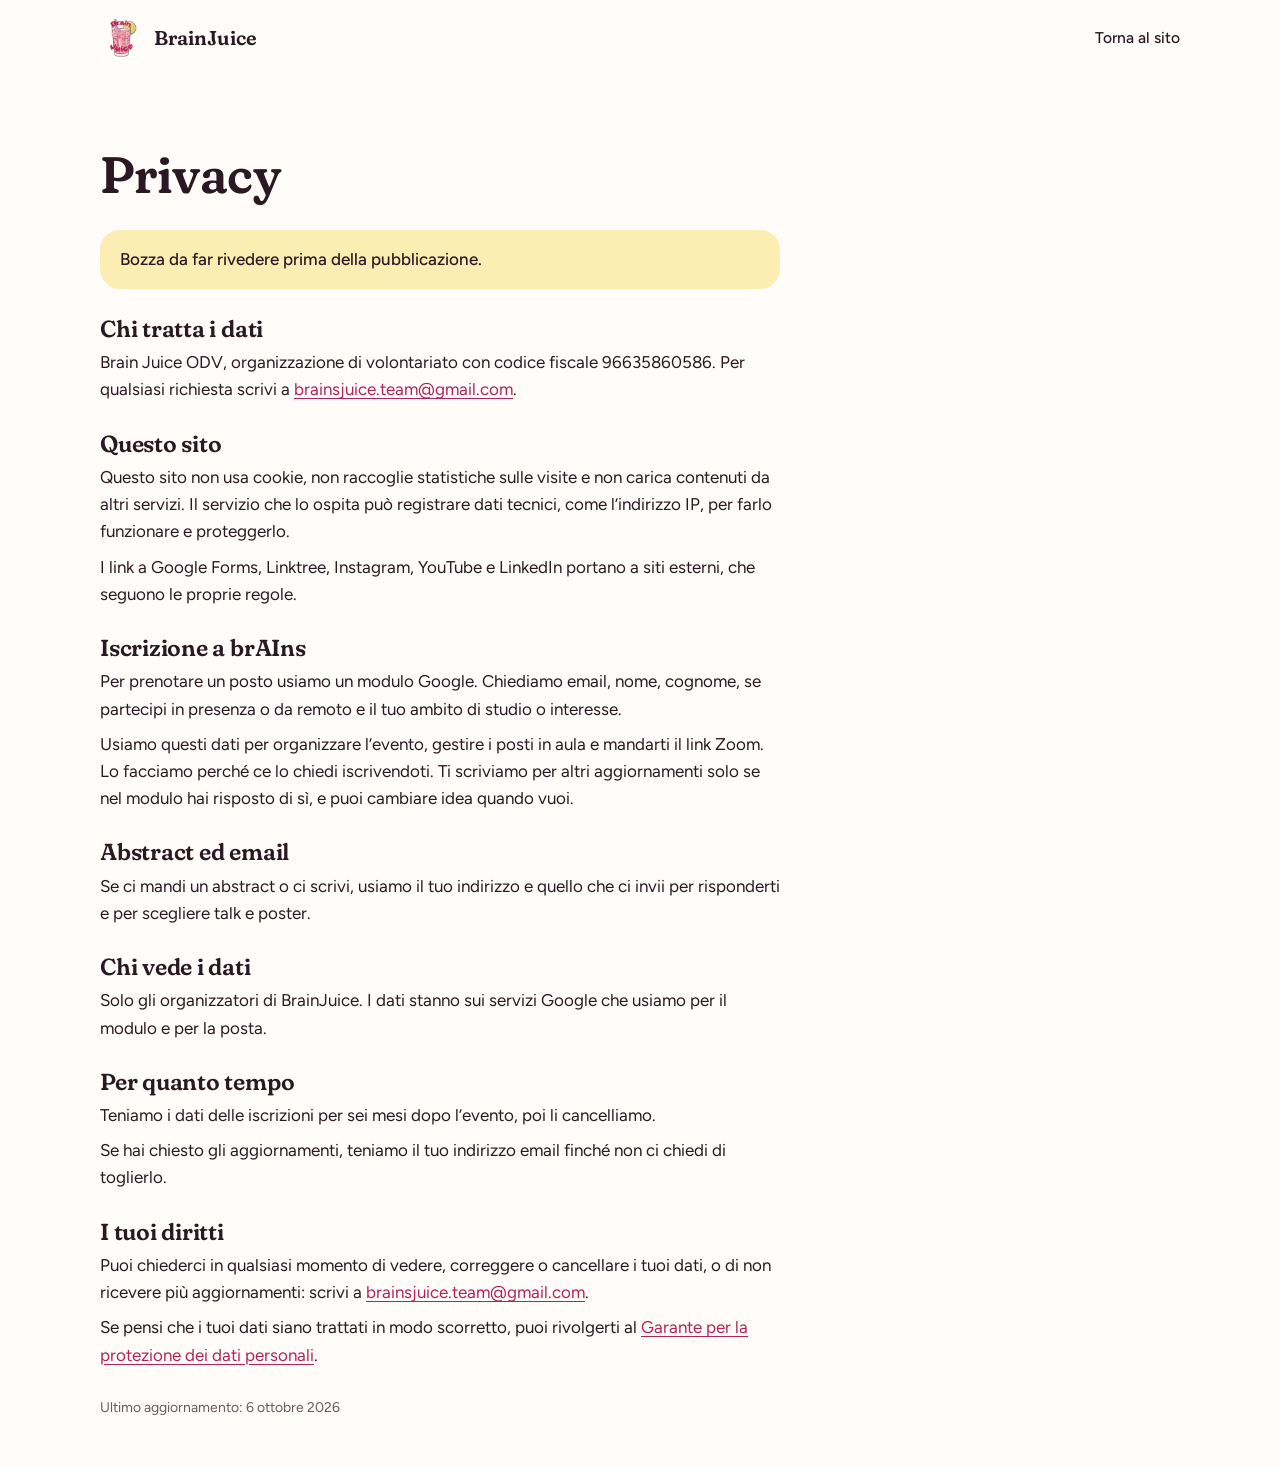
==== privacy.html @ 9cb21e02 "Add BrainJuice Club website Static site in Italian: homepage with the brAIns 2026 panel, the three a" ====
<!doctype html>
<html lang="it">
<head>
  <meta charset="utf-8">
  <meta name="viewport" content="width=device-width, initial-scale=1, viewport-fit=cover">
  <title>Privacy · BrainJuice Club</title>
  <meta name="description" content="Come BrainJuice tratta i dati personali di chi visita il sito e si iscrive agli eventi.">
  <meta name="theme-color" content="#FBDCE6">
  <link rel="icon" href="assets/img/favicon-32.png" sizes="32x32" type="image/png">
  <link rel="apple-touch-icon" href="assets/img/apple-touch-icon.png">
  <link rel="stylesheet" href="assets/css/style.css">
</head>
<body>
<div class="page">
  <header class="site-head">
    <a class="brand" href="index.html"><img src="assets/img/logo.webp" alt="" width="44" height="44">BrainJuice</a>
    <nav aria-label="Sezioni">
      <a href="index.html">Torna al sito</a>
    </nav>
  </header>

  <!-- PRIVACY
       Bozza: prima di pubblicare falla rivedere, controlla che ogni frase descriva quello che fate davvero
       e togli l'avviso giallo in cima (<p class="notice">). Aggiorna la data in fondo a ogni modifica. -->
  <main class="prose">
    <h1>Privacy</h1>
    <p class="notice">Bozza da far rivedere prima della pubblicazione.</p>

    <section>
      <h2>Chi tratta i dati</h2>
      <p>Brain Juice ODV, organizzazione di volontariato con codice fiscale 96635860586. Per qualsiasi richiesta scrivi a <a href="mailto:brainsjuice.team@gmail.com">brainsjuice.team@gmail.com</a>.</p>
    </section>

    <section>
      <h2>Questo sito</h2>
      <p>Questo sito non usa cookie, non raccoglie statistiche sulle visite e non carica contenuti da altri servizi. Il servizio che lo ospita può registrare dati tecnici, come l’indirizzo IP, per farlo funzionare e proteggerlo.</p>
      <p>I link a Google Forms, Linktree, Instagram, YouTube e LinkedIn portano a siti esterni, che seguono le proprie regole.</p>
    </section>

    <section>
      <h2>Iscrizione a brAIns</h2>
      <p>Per prenotare un posto usiamo un modulo Google. Chiediamo email, nome, cognome, se partecipi in presenza o da remoto e il tuo ambito di studio o interesse.</p>
      <p>Usiamo questi dati per organizzare l’evento, gestire i posti in aula e mandarti il link Zoom. Lo facciamo perché ce lo chiedi iscrivendoti. Ti scriviamo per altri aggiornamenti solo se nel modulo hai risposto di sì, e puoi cambiare idea quando vuoi.</p>
    </section>

    <section>
      <h2>Abstract ed email</h2>
      <p>Se ci mandi un abstract o ci scrivi, usiamo il tuo indirizzo e quello che ci invii per risponderti e per scegliere talk e poster.</p>
    </section>

    <section>
      <h2>Chi vede i dati</h2>
      <p>Solo gli organizzatori di BrainJuice. I dati stanno sui servizi Google che usiamo per il modulo e per la posta.</p>
    </section>

    <section>
      <h2>Per quanto tempo</h2>
      <p>Teniamo i dati delle iscrizioni per sei mesi dopo l’evento, poi li cancelliamo.</p>
      <p>Se hai chiesto gli aggiornamenti, teniamo il tuo indirizzo email finché non ci chiedi di toglierlo.</p>
    </section>

    <section>
      <h2>I tuoi diritti</h2>
      <p>Puoi chiederci in qualsiasi momento di vedere, correggere o cancellare i tuoi dati, o di non ricevere più aggiornamenti: scrivi a <a href="mailto:brainsjuice.team@gmail.com">brainsjuice.team@gmail.com</a>.</p>
      <p>Se pensi che i tuoi dati siano trattati in modo scorretto, puoi rivolgerti al <a href="https://www.garanteprivacy.it/" target="_blank" rel="noopener">Garante per la protezione dei dati personali</a>.</p>
    </section>

    <p class="support">Ultimo aggiornamento: 6 ottobre 2026</p>
  </main>
</div>
</body>
</html>
---- assets/css/style.css ----
/* Layout: one calm column. Each format owns one colour (brAIns pink, Spremute lemon, Talks mint),
   and that colour follows it into cards, the event panel and the archive chips. Light theme only, by choice.
   All colours live in the tokens below: to restyle the site, change only this block. */
/* Caratteri ospitati nel sito (licenza SIL OFL, vedi assets/fonts/): nessuna richiesta a server esterni. */
@font-face{font-family:"Figtree";font-style:normal;font-weight:300 900;font-display:swap;src:url("../fonts/figtree-latin-wght-normal.woff2") format("woff2")}
@font-face{font-family:"Fraunces";font-style:normal;font-weight:100 900;font-display:swap;src:url("../fonts/fraunces-latin-full-normal.woff2") format("woff2")}
@font-face{font-family:"Fraunces";font-style:italic;font-weight:100 900;font-display:swap;src:url("../fonts/fraunces-latin-full-italic.woff2") format("woff2")}

:root{
  --bg:#FFFCF9;
  --ink:#2A1822;
  --ink-soft:#6B5762;
  --line:#EFE2E7;
  --raspberry:#B0245A;
  --raspberry-deep:#8E1B48;
  --pink:#FBDCE6;
  --lemon:#FCEDB2;
  --mint:#CDEBE5;
  --mint-ink:#1F6B60;
  --white:#FFFFFF;
  --hero-disc:var(--pink);
  --panel-bg:var(--pink);--panel-fg:var(--ink);--panel-soft:var(--raspberry-deep);--panel-rule:var(--raspberry);--panel-muted:var(--ink-soft);--panel-ai:var(--raspberry);
  --panel-btn-bg:var(--raspberry);--panel-btn-fg:var(--white);--panel-btn-hover-bg:var(--raspberry-deep);--panel-btn-hover-fg:var(--white);
  --card-spremute:var(--lemon);--card-talks:var(--mint);--card-brains:var(--pink);
  --edge-spremute:transparent;--edge-talks:transparent;--edge-brains:transparent;
  --chip-brains-bg:var(--pink);--chip-brains-fg:var(--raspberry-deep);
  --chip-talks-bg:var(--mint);--chip-talks-fg:var(--mint-ink);
  --chip-spremute-bg:var(--lemon);--chip-spremute-fg:var(--ink);
  --pill-bg:var(--lemon);
  --f-display:"Fraunces","Iowan Old Style",Georgia,serif;
  --f-body:"Figtree",system-ui,-apple-system,"Segoe UI",Roboto,sans-serif;
  --r-panel:24px;
  --r-card:20px;
  --gutter:clamp(16px,4vw,32px);
  --max:1080px;
  color-scheme:light;
}
*,*::before,*::after{box-sizing:border-box}
[hidden]{display:none!important}
html{scroll-behavior:smooth}
@media (prefers-reduced-motion:reduce){html{scroll-behavior:auto}}
body{margin:0;padding-inline:var(--gutter);background:var(--bg);color:var(--ink);font:400 1.0625rem/1.6 var(--f-body);-webkit-font-smoothing:antialiased;text-rendering:optimizeLegibility}
img{max-width:100%;height:auto;display:block}
a{color:var(--raspberry);text-underline-offset:3px}
a:hover{color:var(--raspberry-deep)}
:focus-visible{outline:3px solid var(--raspberry);outline-offset:3px;border-radius:6px}
h1,h2,h3{font-family:var(--f-display);font-variation-settings:"SOFT" 100;font-weight:600;line-height:1.05;letter-spacing:-.01em;margin:0;text-wrap:balance;color:var(--ink)}
h1{font-size:clamp(2.5rem,1.4rem + 4.6vw,4.4rem)}
h2{font-size:clamp(1.9rem,1.3rem + 2.4vw,2.75rem)}
h3{font-size:1.45rem}
p{margin:0}
.ai{color:var(--raspberry)}
.page{max-width:var(--max);margin-inline:auto;display:flex;flex-direction:column;gap:clamp(56px,9vw,104px);padding-block:0 48px}
.flow{display:flex;flex-direction:column;gap:clamp(56px,9vw,104px)}
.page>.site-head{margin-bottom:calc(-1 * clamp(40px,7vw,80px))}

/* Header */
.site-head{display:flex;flex-wrap:wrap;align-items:center;justify-content:space-between;gap:12px 24px;padding-block:16px}
.brand{display:flex;align-items:center;gap:10px;text-decoration:none;color:var(--ink);font-family:var(--f-display);font-variation-settings:"SOFT" 100;font-weight:600;font-size:1.25rem}
.brand img{width:44px;height:44px}
.site-head nav{display:flex;flex-wrap:wrap;gap:4px 20px}
.site-head nav a{color:var(--ink);text-decoration:none;font-weight:500;font-size:.975rem;padding-block:6px}
.site-head nav a:hover{color:var(--raspberry);text-decoration:underline}

/* Buttons */
.actions{display:flex;flex-wrap:wrap;gap:12px}
.btn{display:inline-flex;align-items:center;justify-content:center;min-height:48px;padding:0 1.35rem;border-radius:999px;font:600 1rem/1.2 var(--f-body);text-decoration:none;cursor:pointer;border:1.5px solid transparent;text-align:center}
.btn-primary{background:var(--raspberry);color:var(--white)}
.btn-primary:hover{background:var(--raspberry-deep);color:var(--white)}
.btn-ghost{background:transparent;color:var(--ink);border-color:var(--ink)}
.btn-ghost:hover{background:var(--ink);color:var(--bg)}

/* Hero */
.hero{display:grid;grid-template-columns:minmax(0,1.35fr) minmax(0,.65fr);gap:clamp(24px,5vw,64px);align-items:center;padding-top:clamp(16px,4vw,48px)}
.hero-text{display:flex;flex-direction:column;gap:22px;min-width:0}
.lede{font-size:1.175rem;max-width:34em;color:var(--ink)}
.motto{display:flex;flex-direction:column;gap:2px;padding-top:6px}
.motto span{font-family:var(--f-display);font-variation-settings:"SOFT" 100;font-style:italic;font-weight:500;font-size:1.3rem;color:var(--raspberry)}
.motto small{font-size:.875rem;color:var(--ink-soft)}
.hero-mark{aspect-ratio:1;max-width:100%;border-radius:50%;background:var(--hero-disc);display:grid;place-items:center}
.hero-mark img{width:80%}

/* Section headings */
.sec-head{display:flex;flex-direction:column;gap:8px;margin-bottom:28px}
.eyebrow{font-size:.8rem;font-weight:600;letter-spacing:.09em;text-transform:uppercase;color:var(--ink-soft)}

/* brAIns panel */
.panel{border-radius:var(--r-panel);padding:clamp(22px,4vw,44px);display:flex;flex-direction:column;gap:28px}
.panel-pink{background:var(--panel-bg);color:var(--panel-fg)}
.panel-pink h2{color:var(--panel-fg)}
.panel-pink .eyebrow{color:var(--panel-soft)}
.panel-pink .ai{color:var(--panel-ai)}
.panel-pink .support{color:var(--panel-muted)}
.panel-pink :focus-visible{outline-color:var(--panel-fg)}
.panel-main .btn-primary{background:var(--panel-btn-bg);color:var(--panel-btn-fg)}
.panel-main .btn-primary:hover{background:var(--panel-btn-hover-bg);color:var(--panel-btn-hover-fg)}
.panel-grid{display:grid;grid-template-columns:minmax(0,1fr) auto;gap:28px;align-items:start}
.panel-main{display:flex;flex-direction:column;gap:14px;min-width:0}
.theme{font-size:1.15rem;max-width:32em}
.panel-art{width:clamp(140px,22vw,230px);border-radius:50%}
.facts{display:grid;grid-template-columns:repeat(3,minmax(0,1fr));gap:16px 28px;margin:10px 0 0}
.facts div{display:flex;flex-direction:column;gap:2px;border-top:1.5px solid var(--panel-rule);padding-top:10px}
.facts dt{font-size:.8rem;font-weight:600;letter-spacing:.09em;text-transform:uppercase;color:var(--panel-soft)}
.facts dd{margin:0;font-weight:500}
.call{background:var(--bg);color:var(--ink);border-radius:var(--r-card);padding:clamp(18px,3vw,28px);display:flex;flex-direction:column;gap:14px}
.call :focus-visible{outline-color:var(--raspberry)}
.call-head{display:flex;flex-wrap:wrap;align-items:center;gap:8px 14px}
.call-head strong{font-family:var(--f-display);font-variation-settings:"SOFT" 100;font-weight:600;font-size:1.35rem}
.pill{display:inline-block;background:var(--pill-bg);color:var(--ink);font-size:.875rem;font-weight:600;padding:4px 12px;border-radius:999px;font-variant-numeric:tabular-nums}
.email{font-weight:600;color:var(--ink);word-break:break-word}
.program summary,.archive summary{list-style:none;cursor:pointer}
.program summary::-webkit-details-marker,.archive summary::-webkit-details-marker{display:none}
.program summary{display:flex;justify-content:space-between;align-items:center;gap:12px;font-weight:600;padding:12px 0;border-top:1.5px solid var(--panel-rule);min-height:48px}
.program summary::after,.archive summary::after{content:"";width:10px;height:10px;border-right:2px solid currentColor;border-bottom:2px solid currentColor;transform:rotate(45deg) translateY(-3px);transition:transform .2s;flex:none}
details[open]>summary::after{transform:rotate(-135deg) translate(-2px,-2px)}
.timeline{list-style:none;margin:8px 0 0;padding:0;display:flex;flex-direction:column;gap:18px}
.timeline li{display:grid;grid-template-columns:4.5rem minmax(0,1fr);gap:12px}
.timeline time{font-weight:700;font-variant-numeric:tabular-nums;color:var(--panel-soft)}
.talk{display:flex;flex-direction:column;gap:2px;margin-top:8px}
.talk em{font-style:normal;color:var(--panel-muted)}
.support{font-size:.875rem;color:var(--ink-soft)}

/* Formats */
.formats{display:grid;grid-template-columns:repeat(3,minmax(0,1fr));gap:16px}
.card{border-radius:var(--r-card);border:2px solid transparent;padding:24px;display:flex;flex-direction:column;gap:12px;min-width:0}
.card-lemon{background:var(--card-spremute);border-color:var(--edge-spremute)}
.card-mint{background:var(--card-talks);border-color:var(--edge-talks)}
.card-pink{background:var(--card-brains);border-color:var(--edge-brains)}
.card .foot{margin-top:auto;padding-top:14px;border-top:1px solid rgba(42,24,34,.14);font-size:.925rem;font-weight:500}
.card-mint .eyebrow{color:var(--mint-ink)}
.card-pink .eyebrow{color:var(--raspberry-deep)}

/* Photos */
.photos{display:grid;grid-template-columns:repeat(3,minmax(0,1fr));gap:12px}
.ph{aspect-ratio:4/5;max-width:100%;border:1.5px dashed var(--line);border-radius:16px;display:flex;align-items:flex-end;padding:12px;color:var(--ink-soft);font-size:.825rem;background:repeating-linear-gradient(135deg,transparent 0 10px,rgba(176,36,90,.035) 10px 20px)}
.ph-note{margin-top:12px;font-size:.875rem;color:var(--ink-soft)}

/* Archive */
.archive{list-style:none;margin:0;padding:0;border-bottom:1px solid var(--line)}
.archive li{border-top:1px solid var(--line)}
.archive summary{display:grid;grid-template-columns:9rem minmax(0,1fr) auto;gap:6px 20px;align-items:center;padding:18px 4px;min-height:56px}
.archive summary:hover .a-title{color:var(--raspberry)}
.a-date{font-variant-numeric:tabular-nums;color:var(--ink-soft);font-size:.95rem}
.a-main{display:flex;flex-wrap:wrap;align-items:center;gap:6px 12px;min-width:0}
.a-title{font-weight:600;font-size:1.075rem}
.a-place{color:var(--ink-soft);font-size:.95rem;width:100%}
.chip{font-size:.75rem;font-weight:700;letter-spacing:.06em;text-transform:uppercase;padding:3px 10px;border-radius:999px}
.chip-pink{background:var(--chip-brains-bg);color:var(--chip-brains-fg)}
.chip-mint{background:var(--chip-talks-bg);color:var(--chip-talks-fg)}
.chip-lemon{background:var(--chip-spremute-bg);color:var(--chip-spremute-fg)}
.a-body{padding:0 4px 22px calc(9rem + 24px);display:flex;flex-direction:column;gap:8px;max-width:calc(9rem + 24px + 38em)}
.a-body ul{margin:0;padding-left:1.1em}

/* Contact */
.contact{display:grid;grid-template-columns:minmax(0,1fr) minmax(0,1fr);gap:24px 48px;align-items:end;border-top:1.5px solid var(--ink);padding-top:clamp(28px,5vw,48px)}
.contact-mail{display:flex;flex-direction:column;gap:14px;min-width:0}
.contact-mail .email{font-family:var(--f-display);font-variation-settings:"SOFT" 100;font-weight:600;font-size:clamp(1.25rem,1rem + 1.4vw,1.8rem);color:var(--raspberry)}
.channels{display:flex;flex-wrap:wrap;gap:8px 20px;font-weight:500}
.foot-note{font-size:.875rem;color:var(--ink-soft);display:flex;flex-direction:column;gap:4px}
.foot-note a{font-weight:500}

/* Pagine di solo testo (privacy) */
.prose{display:flex;flex-direction:column;gap:28px;max-width:40em;padding-top:clamp(16px,4vw,48px)}
.prose h1{font-size:clamp(2.2rem,1.5rem + 3vw,3.2rem)}
.prose h2{font-size:1.45rem}
.prose section{display:flex;flex-direction:column;gap:8px}
.prose .notice{background:var(--lemon);border-radius:var(--r-card);padding:16px 20px;font-weight:500}
.prose .todo{background:var(--lemon);border-radius:6px;padding:0 4px}

/* Narrow screens */
@media (max-width:760px){
  .hero{grid-template-columns:1fr}
  .hero-mark{order:-1;width:150px}
  .panel-grid{grid-template-columns:1fr}
  .panel-art{order:-1;width:130px}
  .facts{grid-template-columns:1fr}
  .formats{grid-template-columns:1fr}
  .archive summary{grid-template-columns:minmax(0,1fr) auto}
  .a-date{grid-column:1}
  .a-main{grid-column:1}
  .archive summary::after{grid-column:2;grid-row:1 / span 2}
  .a-body{padding-left:4px}
  .contact{grid-template-columns:1fr}
}
@media (prefers-reduced-motion:reduce){*{transition:none!important}}
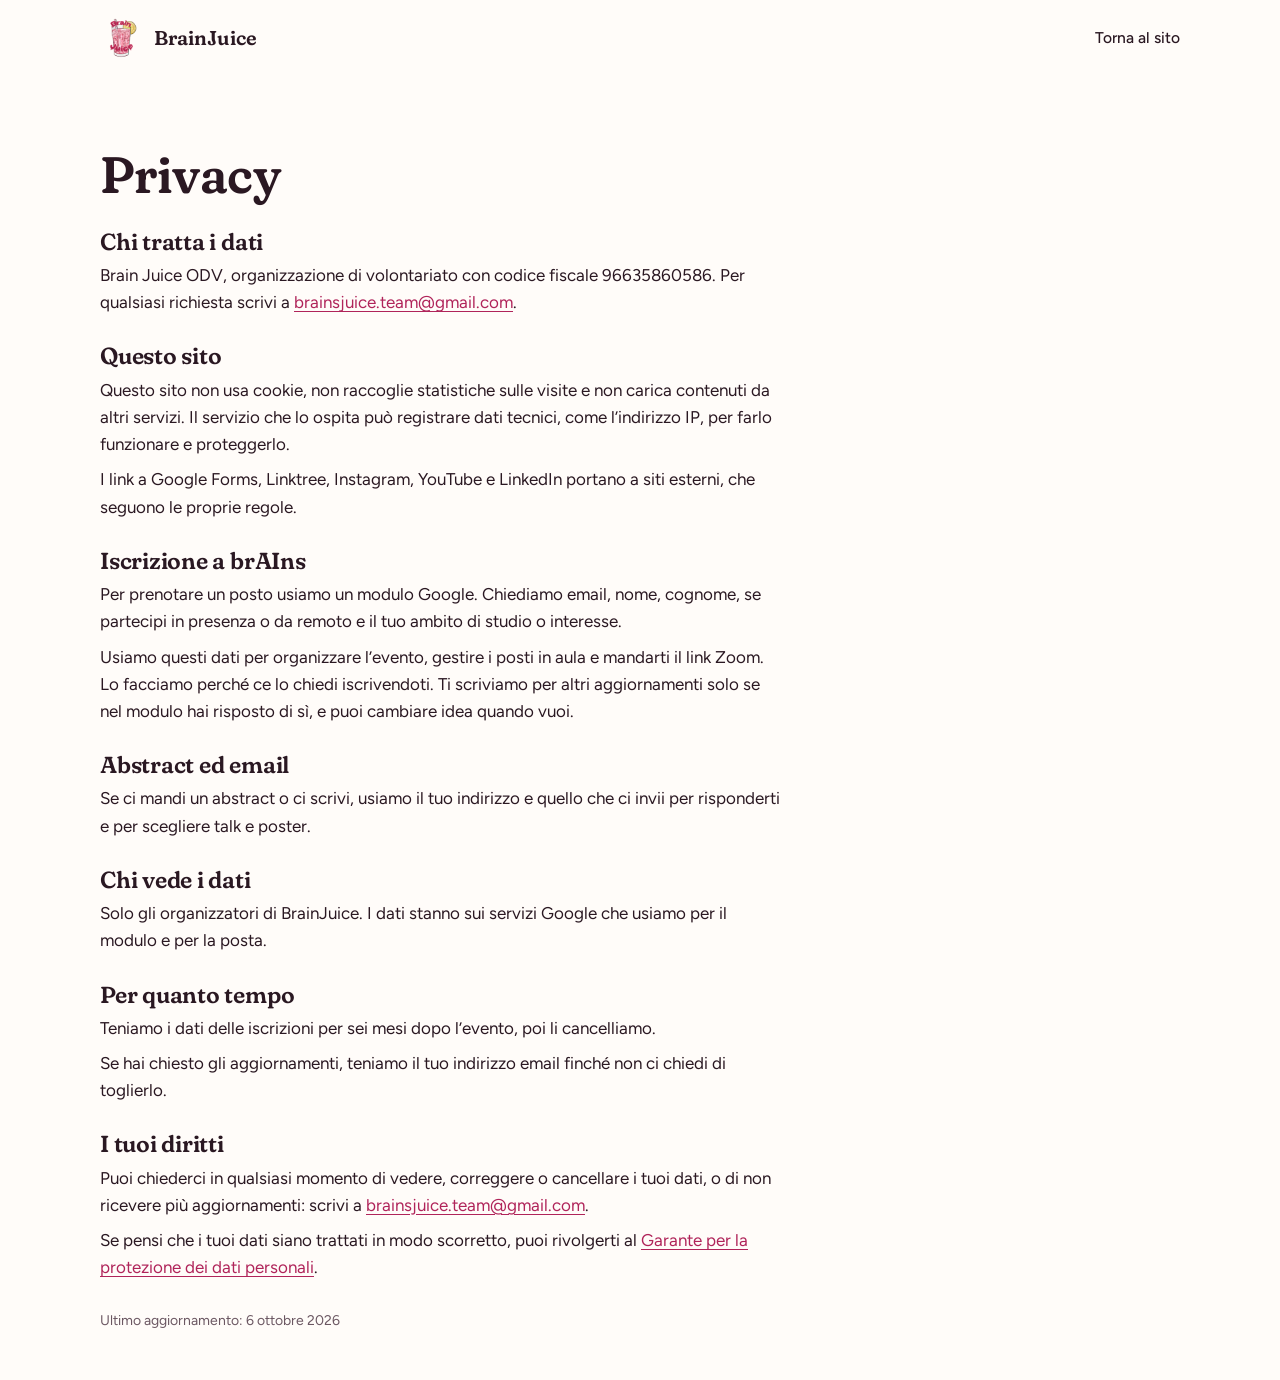
==== commit 249f49c4: "Small fixes on privacy and text" ====
--- a/privacy.html
+++ b/privacy.html
@@ -5,6 +5,7 @@
   <meta name="viewport" content="width=device-width, initial-scale=1, viewport-fit=cover">
   <title>Privacy · BrainJuice Club</title>
   <meta name="description" content="Come BrainJuice tratta i dati personali di chi visita il sito e si iscrive agli eventi.">
+  <meta name="robots" content="noindex">
   <meta name="theme-color" content="#FBDCE6">
   <link rel="icon" href="assets/img/favicon-32.png" sizes="32x32" type="image/png">
   <link rel="apple-touch-icon" href="assets/img/apple-touch-icon.png">
@@ -24,7 +25,7 @@
        e togli l'avviso giallo in cima (<p class="notice">). Aggiorna la data in fondo a ogni modifica. -->
   <main class="prose">
     <h1>Privacy</h1>
-    <p class="notice">Bozza da far rivedere prima della pubblicazione.</p>
+    <!-- <p class="notice">Bozza da far rivedere prima della pubblicazione.</p> -->
 
     <section>
       <h2>Chi tratta i dati</h2>
